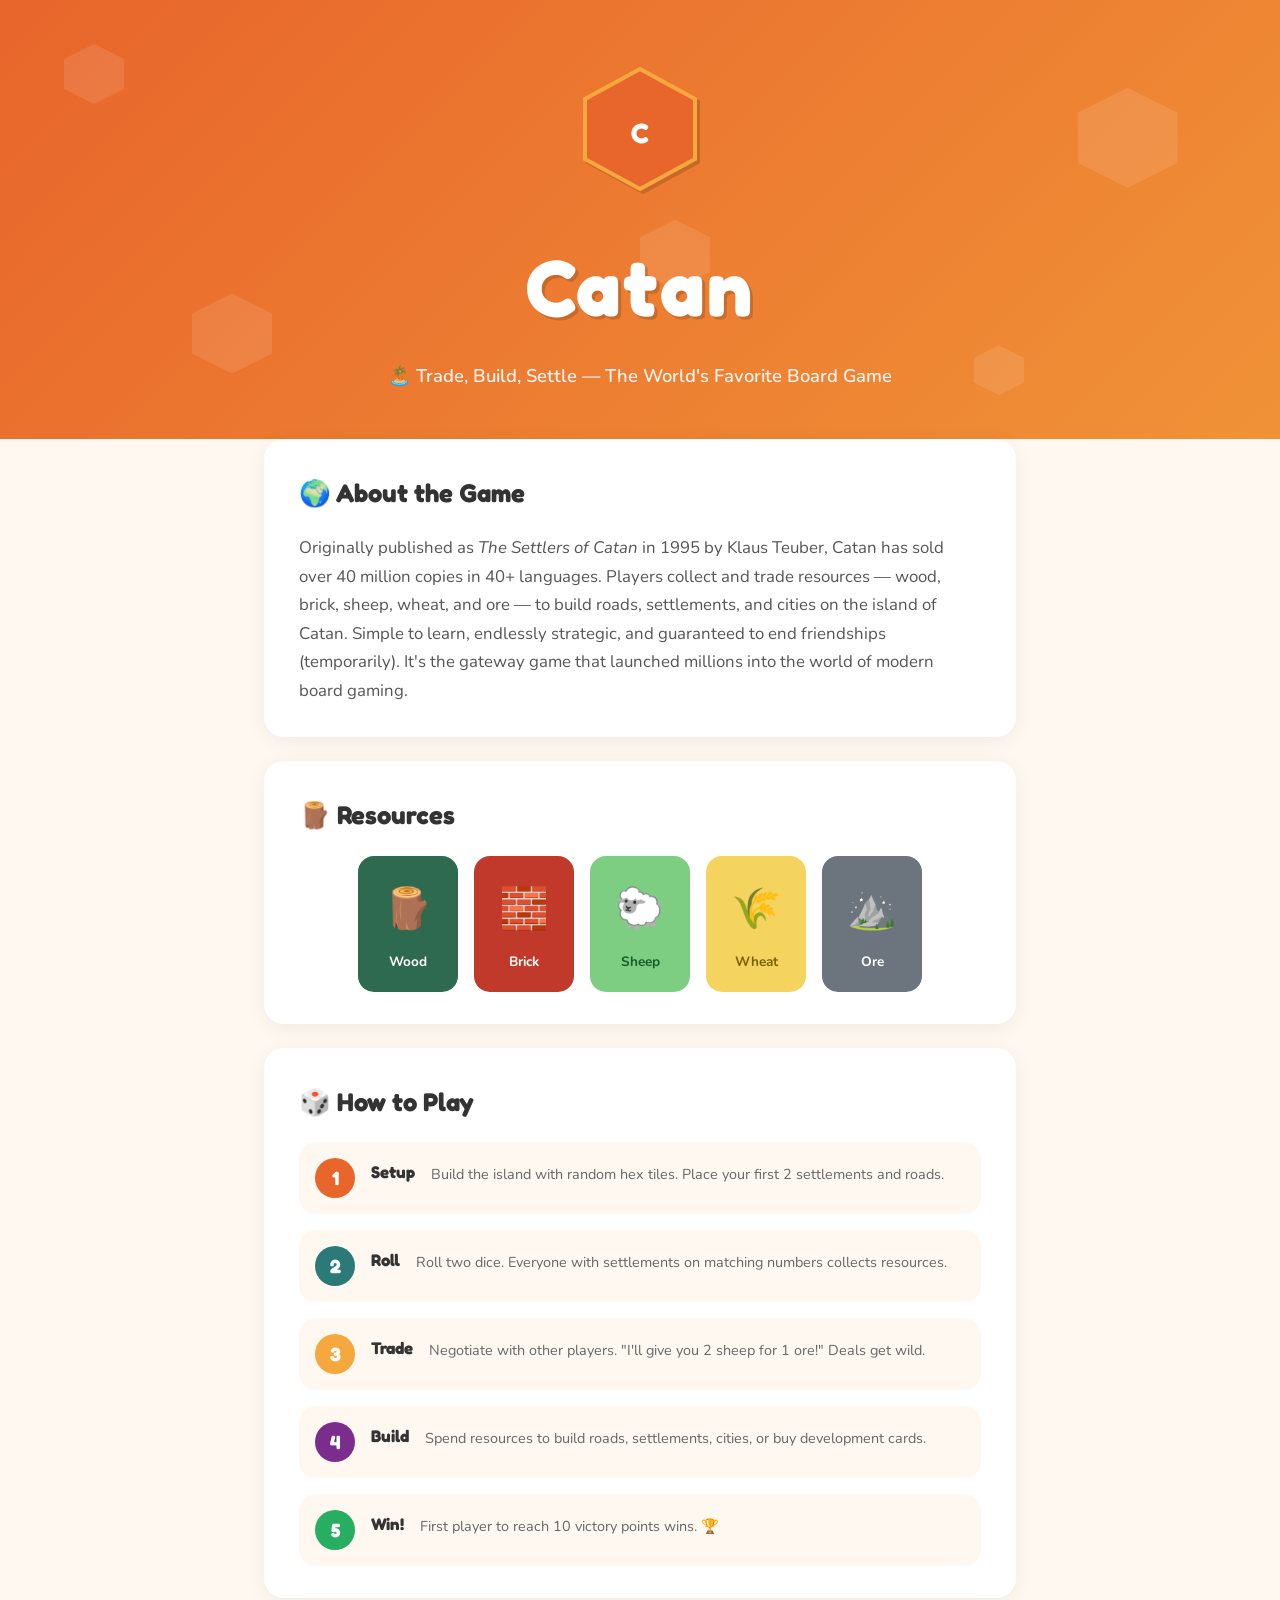
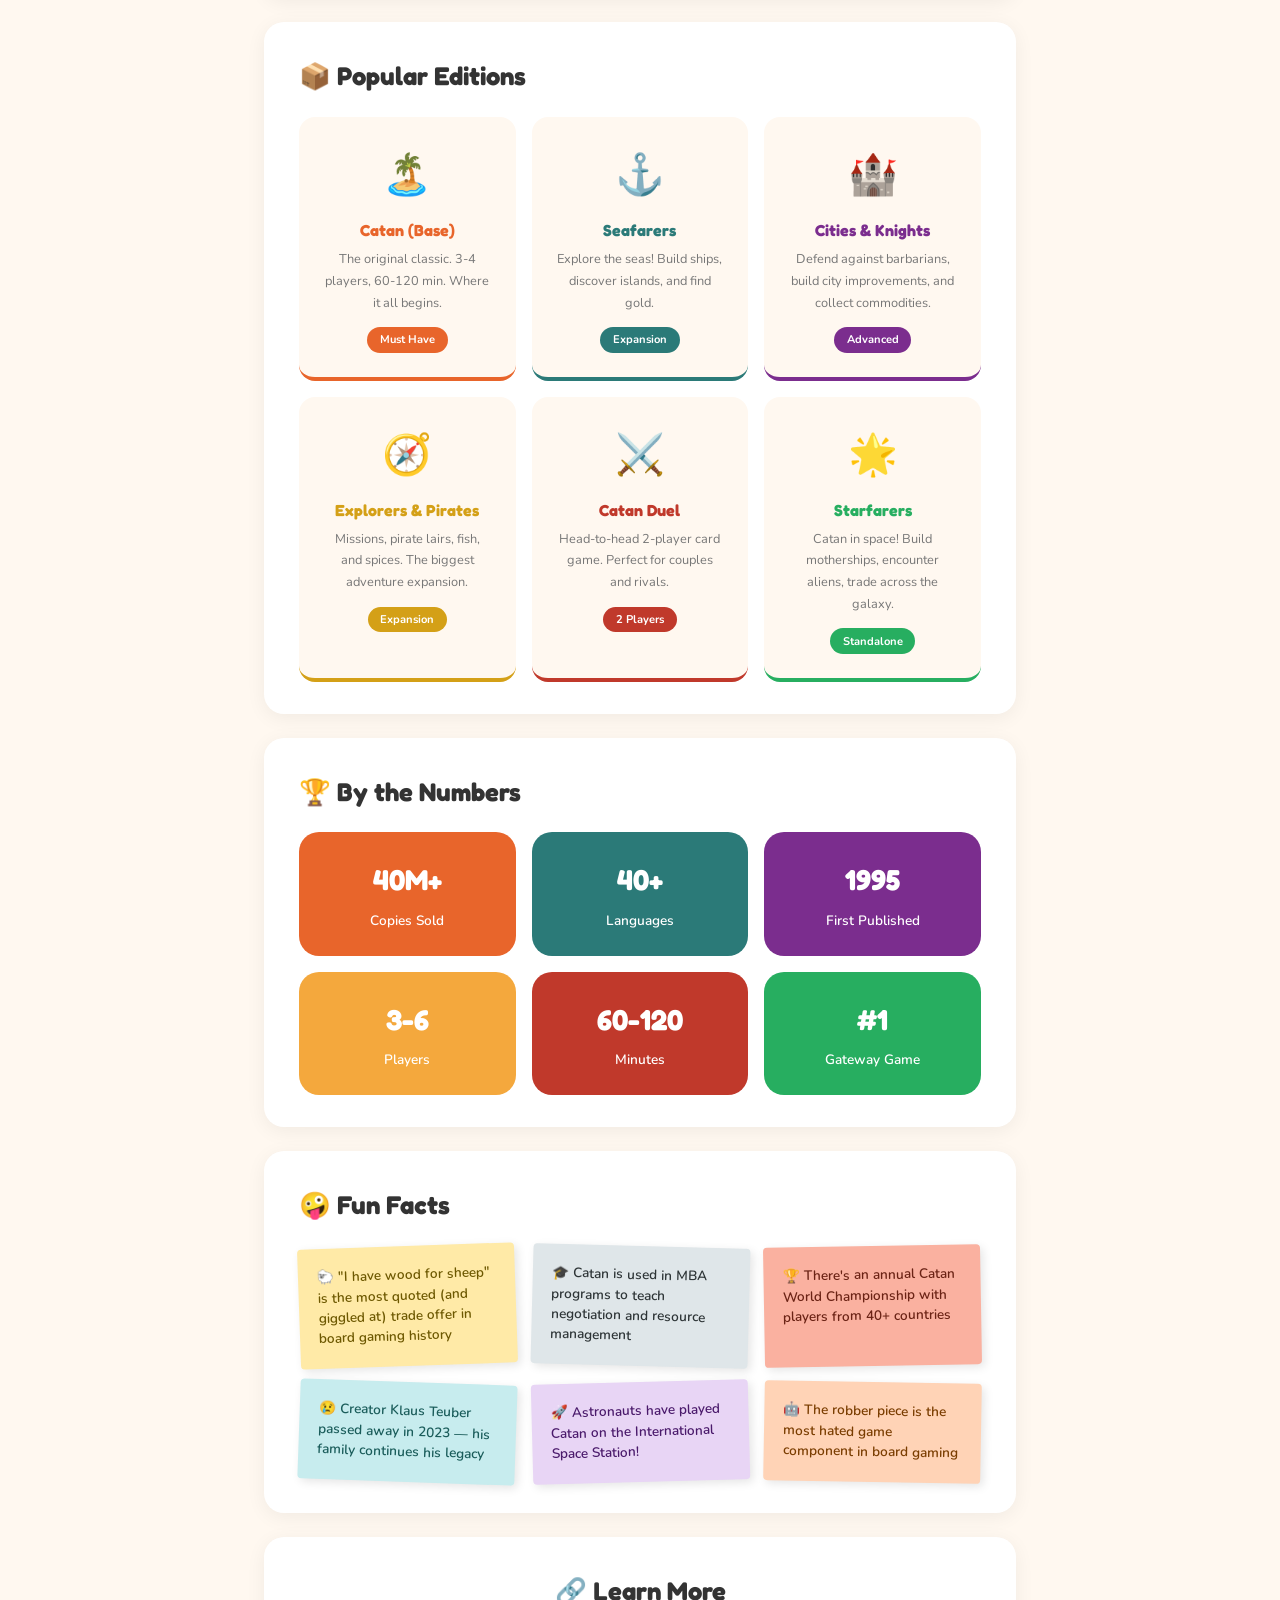
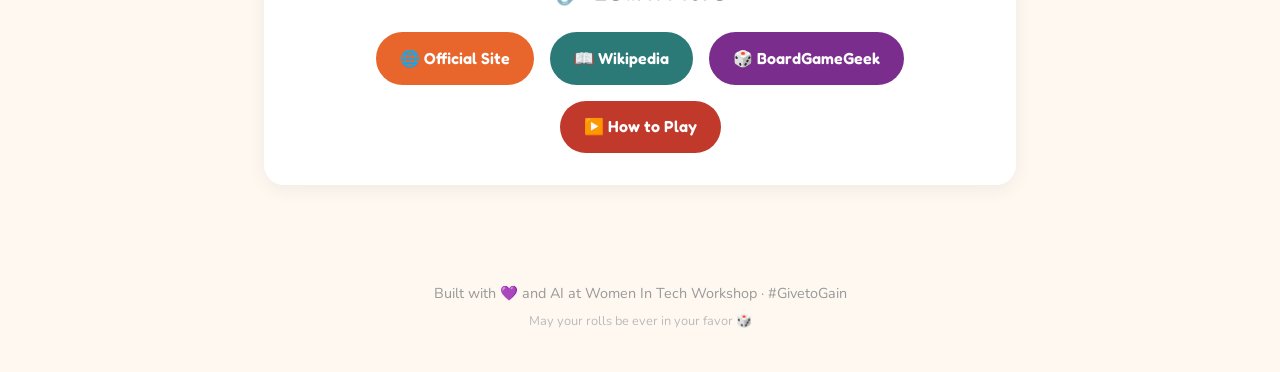
==== site3/index.html @ 78ee5a2e "Add 3 demo profile sites 🚀" ====
<!DOCTYPE html>
<html lang="en">
<head>
  <meta charset="UTF-8">
  <meta name="viewport" content="width=device-width, initial-scale=1.0">
  <title>Catan — The Board Game</title>
  <link rel="stylesheet" href="style.css">
  <link rel="preconnect" href="https://fonts.googleapis.com">
  <link href="https://fonts.googleapis.com/css2?family=Fredoka:wght@400;500;600;700&family=Nunito:wght@400;500;600;700&display=swap" rel="stylesheet">
</head>
<body>

  <header class="hero section-anim">
    <div class="hero-shapes">
      <div class="hex hex-1"></div>
      <div class="hex hex-2"></div>
      <div class="hex hex-3"></div>
      <div class="hex hex-4"></div>
      <div class="hex hex-5"></div>
    </div>
    <div class="hero-content">
      <div class="avatar">
        <svg width="130" height="130" viewBox="0 0 130 130" role="img" aria-label="Catan logo">
          <polygon points="65,5 120,35 120,95 65,125 10,95 10,35" fill="#E8652B" stroke="#F4A83D" stroke-width="4"/>
          <text x="65" y="72" text-anchor="middle" dominant-baseline="middle" fill="#fff" font-family="'Fredoka', sans-serif" font-size="28" font-weight="700">C</text>
        </svg>
      </div>
      <h1>Catan</h1>
      <p class="tagline">🏝️ Trade, Build, Settle — The World's Favorite Board Game</p>
    </div>
  </header>

  <main>

    <section class="card about section-anim" style="animation-delay:0.1s">
      <h2>🌍 About the Game</h2>
      <p>Originally published as <em>The Settlers of Catan</em> in 1995 by Klaus Teuber, Catan has sold over 40 million copies in 40+ languages. Players collect and trade resources — wood, brick, sheep, wheat, and ore — to build roads, settlements, and cities on the island of Catan. Simple to learn, endlessly strategic, and guaranteed to end friendships (temporarily). It's the gateway game that launched millions into the world of modern board gaming.</p>
    </section>

    <section class="card resources section-anim" style="animation-delay:0.15s">
      <h2>🪵 Resources</h2>
      <div class="resource-grid">
        <div class="resource-tile wood">🪵<span>Wood</span></div>
        <div class="resource-tile brick">🧱<span>Brick</span></div>
        <div class="resource-tile sheep">🐑<span>Sheep</span></div>
        <div class="resource-tile wheat">🌾<span>Wheat</span></div>
        <div class="resource-tile ore">⛰️<span>Ore</span></div>
      </div>
    </section>

    <section class="card howto section-anim" style="animation-delay:0.2s">
      <h2>🎲 How to Play</h2>
      <div class="steps">
        <div class="step"><span class="step-num">1</span><strong>Setup</strong><p>Build the island with random hex tiles. Place your first 2 settlements and roads.</p></div>
        <div class="step"><span class="step-num">2</span><strong>Roll</strong><p>Roll two dice. Everyone with settlements on matching numbers collects resources.</p></div>
        <div class="step"><span class="step-num">3</span><strong>Trade</strong><p>Negotiate with other players. "I'll give you 2 sheep for 1 ore!" Deals get wild.</p></div>
        <div class="step"><span class="step-num">4</span><strong>Build</strong><p>Spend resources to build roads, settlements, cities, or buy development cards.</p></div>
        <div class="step"><span class="step-num">5</span><strong>Win!</strong><p>First player to reach 10 victory points wins. 🏆</p></div>
      </div>
    </section>

    <section class="card editions section-anim" style="animation-delay:0.25s">
      <h2>📦 Popular Editions</h2>
      <div class="editions-grid">
        <div class="edition-card" style="--accent: #E8652B">
          <span class="edition-emoji">🏝️</span>
          <h3>Catan (Base)</h3>
          <p>The original classic. 3-4 players, 60-120 min. Where it all begins.</p>
          <div class="edition-tag">Must Have</div>
        </div>
        <div class="edition-card" style="--accent: #2B7A78">
          <span class="edition-emoji">⚓</span>
          <h3>Seafarers</h3>
          <p>Explore the seas! Build ships, discover islands, and find gold.</p>
          <div class="edition-tag">Expansion</div>
        </div>
        <div class="edition-card" style="--accent: #7B2D8E">
          <span class="edition-emoji">🏰</span>
          <h3>Cities & Knights</h3>
          <p>Defend against barbarians, build city improvements, and collect commodities.</p>
          <div class="edition-tag">Advanced</div>
        </div>
        <div class="edition-card" style="--accent: #D4A017">
          <span class="edition-emoji">🧭</span>
          <h3>Explorers & Pirates</h3>
          <p>Missions, pirate lairs, fish, and spices. The biggest adventure expansion.</p>
          <div class="edition-tag">Expansion</div>
        </div>
        <div class="edition-card" style="--accent: #C0392B">
          <span class="edition-emoji">⚔️</span>
          <h3>Catan Duel</h3>
          <p>Head-to-head 2-player card game. Perfect for couples and rivals.</p>
          <div class="edition-tag">2 Players</div>
        </div>
        <div class="edition-card" style="--accent: #27AE60">
          <span class="edition-emoji">🌟</span>
          <h3>Starfarers</h3>
          <p>Catan in space! Build motherships, encounter aliens, trade across the galaxy.</p>
          <div class="edition-tag">Standalone</div>
        </div>
      </div>
    </section>

    <section class="card achievements section-anim" style="animation-delay:0.3s">
      <h2>🏆 By the Numbers</h2>
      <div class="stats-grid">
        <div class="stat-bubble" style="--bg: #E8652B"><strong>40M+</strong>Copies Sold</div>
        <div class="stat-bubble" style="--bg: #2B7A78"><strong>40+</strong>Languages</div>
        <div class="stat-bubble" style="--bg: #7B2D8E"><strong>1995</strong>First Published</div>
        <div class="stat-bubble" style="--bg: #F4A83D"><strong>3-6</strong>Players</div>
        <div class="stat-bubble" style="--bg: #C0392B"><strong>60-120</strong>Minutes</div>
        <div class="stat-bubble" style="--bg: #27AE60"><strong>#1</strong>Gateway Game</div>
      </div>
    </section>

    <section class="card funfacts section-anim" style="animation-delay:0.35s">
      <h2>🤪 Fun Facts</h2>
      <div class="sticky-grid">
        <div class="sticky s1">🐑 "I have wood for sheep" is the most quoted (and giggled at) trade offer in board gaming history</div>
        <div class="sticky s2">🎓 Catan is used in MBA programs to teach negotiation and resource management</div>
        <div class="sticky s3">🏆 There's an annual Catan World Championship with players from 40+ countries</div>
        <div class="sticky s4">😢 Creator Klaus Teuber passed away in 2023 — his family continues his legacy</div>
        <div class="sticky s5">🚀 Astronauts have played Catan on the International Space Station!</div>
        <div class="sticky s6">🤖 The robber piece is the most hated game component in board gaming</div>
      </div>
    </section>

    <section class="card social section-anim" style="animation-delay:0.4s">
      <h2>🔗 Learn More</h2>
      <div class="link-row">
        <a href="https://www.catan.com" target="_blank" rel="noopener" class="link-btn btn-orange">🌐 Official Site</a>
        <a href="https://en.wikipedia.org/wiki/Catan" target="_blank" rel="noopener" class="link-btn btn-teal">📖 Wikipedia</a>
        <a href="https://boardgamegeek.com/boardgame/13/catan" target="_blank" rel="noopener" class="link-btn btn-purple">🎲 BoardGameGeek</a>
        <a href="https://www.youtube.com/watch?v=8IKQP3s-2dQ" target="_blank" rel="noopener" class="link-btn btn-red">▶️ How to Play</a>
      </div>
    </section>

  </main>

  <footer class="section-anim" style="animation-delay:0.45s">
    <p>Built with 💜 and AI at Women In Tech Workshop · #GivetoGain</p>
    <p class="sub">May your rolls be ever in your favor 🎲</p>
  </footer>

</body>
</html>
---- site3/style.css ----
/* ── Reset ── */
*, *::before, *::after { box-sizing: border-box; margin: 0; padding: 0; }

body {
  font-family: 'Nunito', sans-serif;
  color: #333;
  background: #FFF8F0;
  line-height: 1.7;
  -webkit-font-smoothing: antialiased;
  overflow-x: hidden;
}

main { max-width: 800px; margin: 0 auto; padding: 0 1.5rem 2rem; }

h1 { font-family: 'Fredoka', sans-serif; }
h2 { font-family: 'Fredoka', sans-serif; font-size: 1.6rem; margin-bottom: 1.2rem; }
h3 { font-family: 'Fredoka', sans-serif; }

/* ── Cards ── */
.card {
  background: #fff;
  border-radius: 20px;
  padding: 2rem 2.2rem;
  margin-bottom: 1.5rem;
  box-shadow: 0 4px 20px rgba(0,0,0,0.06);
  transition: transform 0.3s ease, box-shadow 0.3s ease;
}
.card:hover {
  transform: translateY(-4px);
  box-shadow: 0 8px 32px rgba(0,0,0,0.1);
}

.card p { color: #555; font-size: 1.05rem; }

/* ── Hero ── */
.hero {
  position: relative;
  text-align: center;
  padding: 4rem 1.5rem 3rem;
  background: linear-gradient(135deg, #E8652B, #F4A83D, #E8652B);
  background-size: 300% 300%;
  animation: heroGradient 8s ease infinite;
  overflow: hidden;
}

@keyframes heroGradient {
  0%, 100% { background-position: 0% 50%; }
  50% { background-position: 100% 50%; }
}

.hero-content { position: relative; z-index: 2; }

.hero h1 {
  font-size: clamp(3rem, 10vw, 5rem);
  color: #fff;
  text-shadow: 3px 3px 0 rgba(0,0,0,0.15);
  letter-spacing: 0.03em;
}

.tagline {
  font-size: 1.15rem;
  color: rgba(255,255,255,0.9);
  font-weight: 600;
  margin-top: 0.3rem;
}

.avatar { margin-bottom: 1rem; }
.avatar svg {
  filter: drop-shadow(3px 3px 0 rgba(0,0,0,0.15));
  animation: float 3s ease-in-out infinite;
}

@keyframes float {
  0%, 100% { transform: translateY(0); }
  50% { transform: translateY(-10px); }
}

/* Floating hexagons */
.hero-shapes { position: absolute; inset: 0; z-index: 1; pointer-events: none; }

.hex {
  position: absolute;
  width: 80px; height: 80px;
  background: rgba(255,255,255,0.1);
  clip-path: polygon(50% 0%, 100% 25%, 100% 75%, 50% 100%, 0% 75%, 0% 25%);
  animation: floatHex 6s ease-in-out infinite;
}
.hex-1 { top: 10%; left: 5%; animation-delay: 0s; width: 60px; height: 60px; }
.hex-2 { top: 20%; right: 8%; animation-delay: 1s; width: 100px; height: 100px; }
.hex-3 { bottom: 15%; left: 15%; animation-delay: 2s; }
.hex-4 { bottom: 10%; right: 20%; animation-delay: 0.5s; width: 50px; height: 50px; }
.hex-5 { top: 50%; left: 50%; animation-delay: 3s; width: 70px; height: 70px; }

@keyframes floatHex {
  0%, 100% { transform: translateY(0) rotate(0deg); }
  50% { transform: translateY(-15px) rotate(10deg); }
}

/* ── Resources ── */
.resource-grid {
  display: flex;
  flex-wrap: wrap;
  gap: 1rem;
  justify-content: center;
}

.resource-tile {
  display: flex;
  flex-direction: column;
  align-items: center;
  gap: 0.4rem;
  font-size: 2.5rem;
  padding: 1.2rem 1.5rem;
  border-radius: 16px;
  transition: transform 0.3s ease;
  cursor: default;
  min-width: 100px;
}
.resource-tile:hover { transform: scale(1.1) rotate(-3deg); }
.resource-tile span { font-size: 0.85rem; font-weight: 700; }

.wood  { background: #2D6A4F; color: #fff; }
.brick { background: #C0392B; color: #fff; }
.sheep { background: #7DCE82; color: #1a5c2a; }
.wheat { background: #F4D35E; color: #7a6200; }
.ore   { background: #6C757D; color: #fff; }

/* ── How to Play ── */
.steps { display: flex; flex-direction: column; gap: 1rem; }

.step {
  display: flex;
  align-items: flex-start;
  gap: 1rem;
  padding: 1rem;
  border-radius: 16px;
  background: #FFF8F0;
  transition: transform 0.3s ease;
}
.step:hover { transform: translateX(6px); }

.step-num {
  flex-shrink: 0;
  width: 40px; height: 40px;
  border-radius: 50%;
  background: #E8652B;
  color: #fff;
  display: flex;
  align-items: center;
  justify-content: center;
  font-family: 'Fredoka', sans-serif;
  font-size: 1.2rem;
  font-weight: 700;
}
.step:nth-child(2) .step-num { background: #2B7A78; }
.step:nth-child(3) .step-num { background: #F4A83D; }
.step:nth-child(4) .step-num { background: #7B2D8E; }
.step:nth-child(5) .step-num { background: #27AE60; }

.step strong { font-family: 'Fredoka', sans-serif; font-size: 1.05rem; display: block; }
.step p { font-size: 0.9rem; color: #666; margin-top: 0.2rem; }

/* ── Editions ── */
.editions-grid {
  display: grid;
  grid-template-columns: repeat(3, 1fr);
  gap: 1rem;
}

.edition-card {
  background: #FFF8F0;
  border-radius: 16px;
  padding: 1.5rem;
  text-align: center;
  border-bottom: 4px solid var(--accent);
  transition: transform 0.3s ease, box-shadow 0.3s ease;
}
.edition-card:hover {
  transform: translateY(-6px);
  box-shadow: 0 8px 24px rgba(0,0,0,0.08);
}

.edition-emoji { font-size: 2.5rem; display: block; margin-bottom: 0.5rem; }
.edition-card h3 { font-size: 1rem; margin-bottom: 0.3rem; color: var(--accent); }
.edition-card p { font-size: 0.8rem; color: #777; }

.edition-tag {
  display: inline-block;
  margin-top: 0.8rem;
  padding: 0.2rem 0.8rem;
  border-radius: 50px;
  font-size: 0.7rem;
  font-weight: 700;
  background: var(--accent);
  color: #fff;
}

/* ── Stats ── */
.stats-grid {
  display: grid;
  grid-template-columns: repeat(3, 1fr);
  gap: 1rem;
}

.stat-bubble {
  background: var(--bg);
  color: #fff;
  border-radius: 20px;
  padding: 1.5rem 1rem;
  text-align: center;
  font-size: 0.85rem;
  font-weight: 600;
  transition: transform 0.3s ease;
}
.stat-bubble:hover { transform: scale(1.05); }
.stat-bubble strong {
  display: block;
  font-family: 'Fredoka', sans-serif;
  font-size: 1.8rem;
  margin-bottom: 0.2rem;
}

/* ── Fun Facts (Sticky Notes) ── */
.sticky-grid {
  display: grid;
  grid-template-columns: repeat(3, 1fr);
  gap: 1rem;
}

.sticky {
  padding: 1.2rem;
  border-radius: 4px;
  font-size: 0.85rem;
  font-weight: 600;
  box-shadow: 3px 3px 10px rgba(0,0,0,0.1);
  transition: transform 0.3s ease;
  line-height: 1.5;
}
.sticky:hover { transform: rotate(0deg) scale(1.04) !important; }

.s1 { background: #FFEAA7; transform: rotate(-2deg); color: #6d5800; }
.s2 { background: #DFE6E9; transform: rotate(1.5deg); color: #2d3436; }
.s3 { background: #FAB1A0; transform: rotate(-1deg); color: #6b2315; }
.s4 { background: #C7ECEE; transform: rotate(2deg); color: #1a5c5a; }
.s5 { background: #E8D5F5; transform: rotate(-1.5deg); color: #4a1a6b; }
.s6 { background: #FFD3B6; transform: rotate(1deg); color: #7a3d00; }

/* ── Links ── */
.social { text-align: center; }

.link-row {
  display: flex;
  flex-wrap: wrap;
  gap: 1rem;
  justify-content: center;
}

.link-btn {
  display: inline-flex;
  align-items: center;
  gap: 0.4rem;
  padding: 0.8rem 1.5rem;
  border-radius: 50px;
  font-family: 'Fredoka', sans-serif;
  font-size: 1rem;
  font-weight: 600;
  color: #fff;
  text-decoration: none;
  transition: all 0.3s ease;
}
.link-btn:hover { transform: scale(1.08); color: #fff; }

.btn-orange { background: #E8652B; }
.btn-orange:hover { box-shadow: 0 6px 20px rgba(232,101,43,0.4); }
.btn-teal { background: #2B7A78; }
.btn-teal:hover { box-shadow: 0 6px 20px rgba(43,122,120,0.4); }
.btn-purple { background: #7B2D8E; }
.btn-purple:hover { box-shadow: 0 6px 20px rgba(123,45,142,0.4); }
.btn-red { background: #C0392B; }
.btn-red:hover { box-shadow: 0 6px 20px rgba(192,57,43,0.4); }

/* ── Footer ── */
footer {
  text-align: center;
  padding: 2.5rem 1.5rem;
  font-size: 0.9rem;
  color: #999;
}
.sub { font-size: 0.8rem; margin-top: 0.3rem; color: #bbb; }

/* ── Animations ── */
@keyframes fadeInUp {
  from { opacity: 0; transform: translateY(25px); }
  to   { opacity: 1; transform: translateY(0); }
}
.section-anim { opacity: 0; animation: fadeInUp 0.6s ease forwards; }

/* ── Responsive ── */
@media (max-width: 700px) {
  .editions-grid { grid-template-columns: 1fr 1fr; }
  .stats-grid { grid-template-columns: 1fr 1fr; }
  .sticky-grid { grid-template-columns: 1fr; }
  .card { padding: 1.5rem; }
}

@media (max-width: 480px) {
  .editions-grid { grid-template-columns: 1fr; }
  .stats-grid { grid-template-columns: 1fr 1fr; }
  .resource-tile { min-width: 80px; padding: 1rem; }
}

/* ── Reduced Motion ── */
@media (prefers-reduced-motion: reduce) {
  *, *::before, *::after {
    animation-duration: 0.01ms !important;
    animation-iteration-count: 1 !important;
    transition-duration: 0.01ms !important;
  }
}
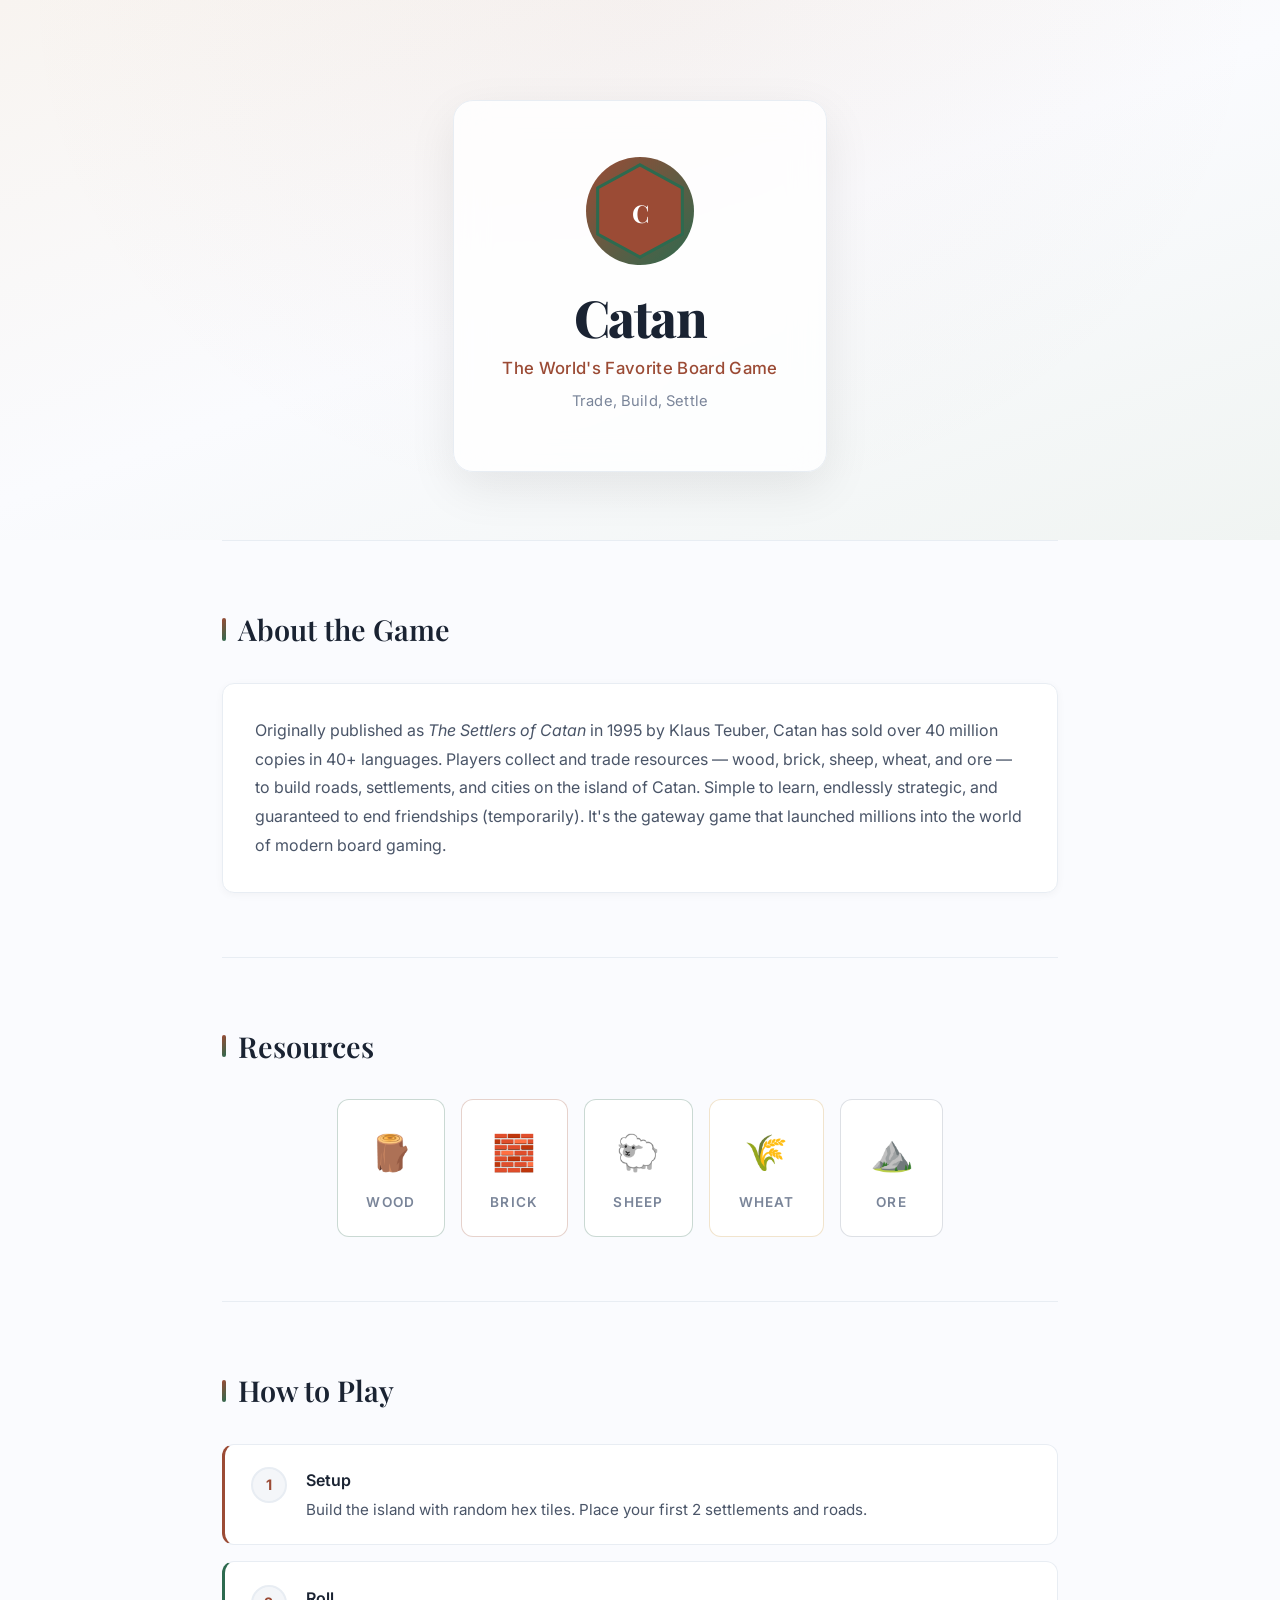
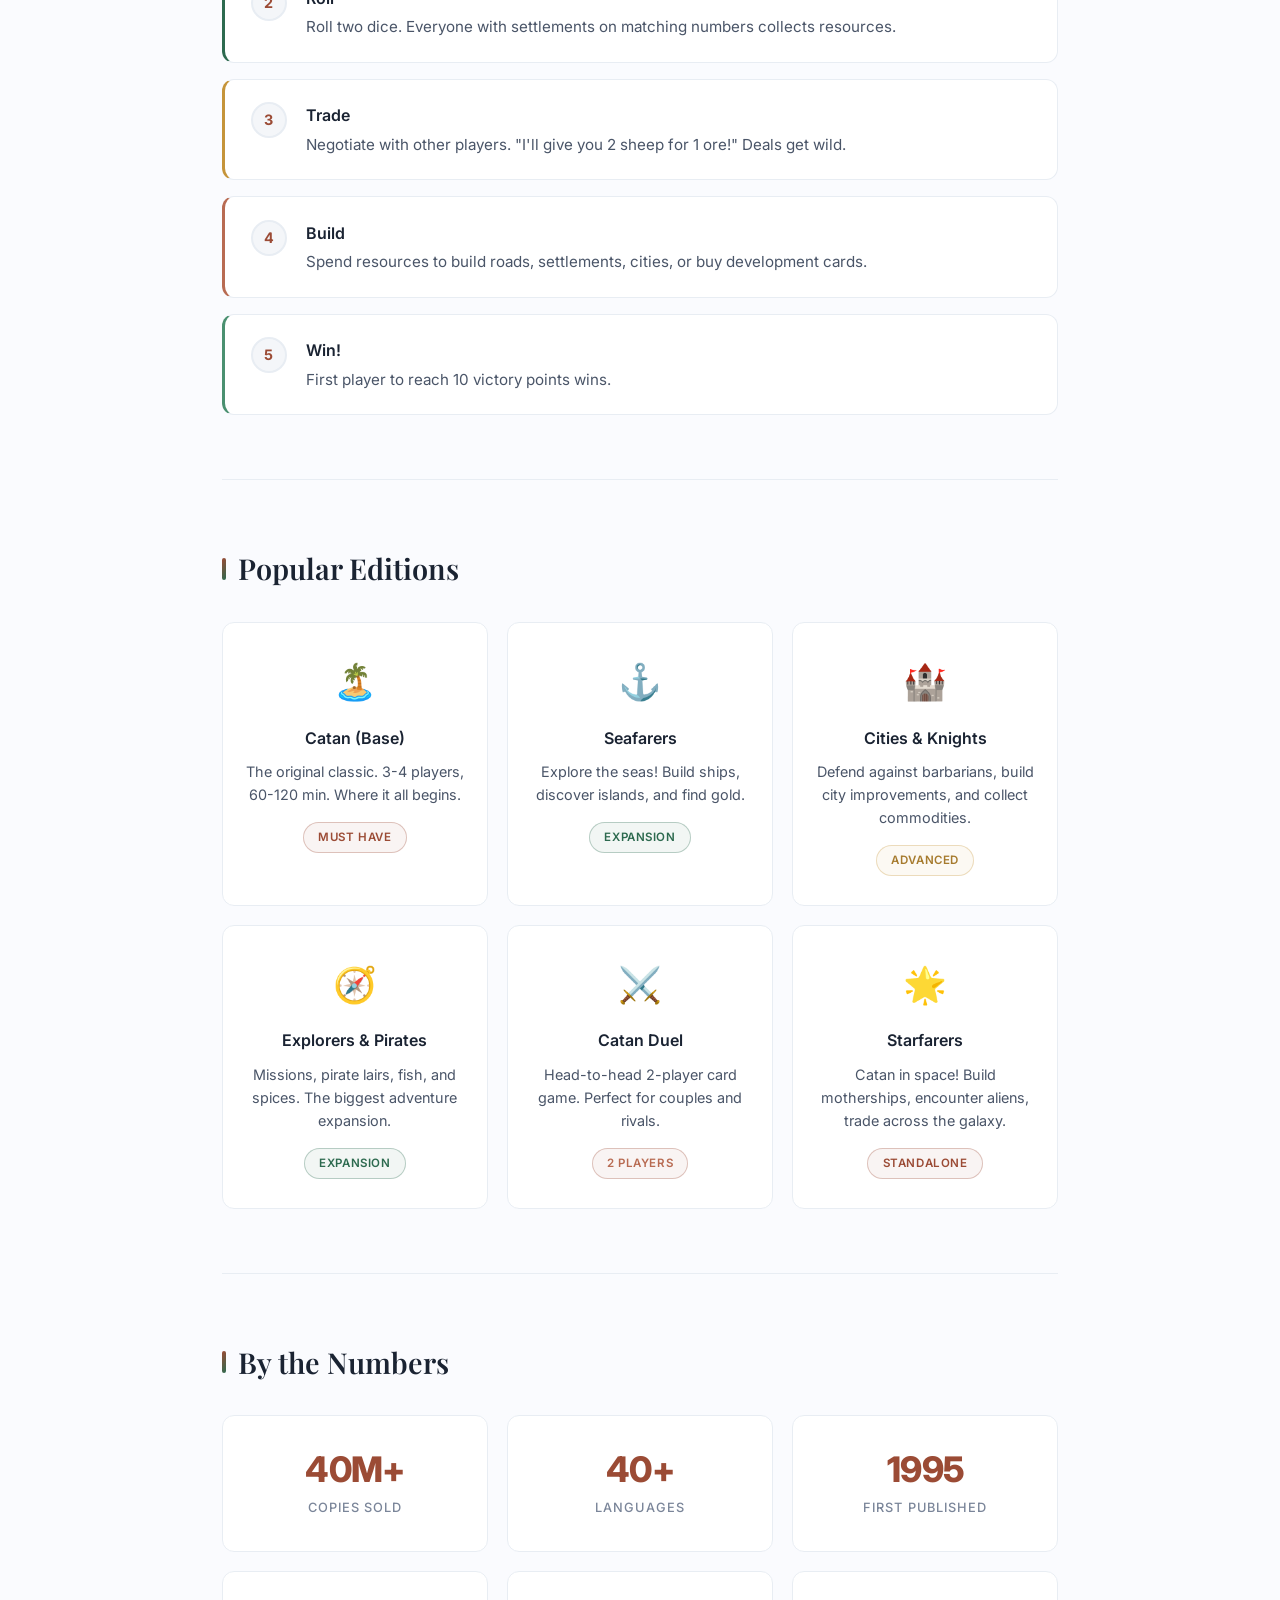
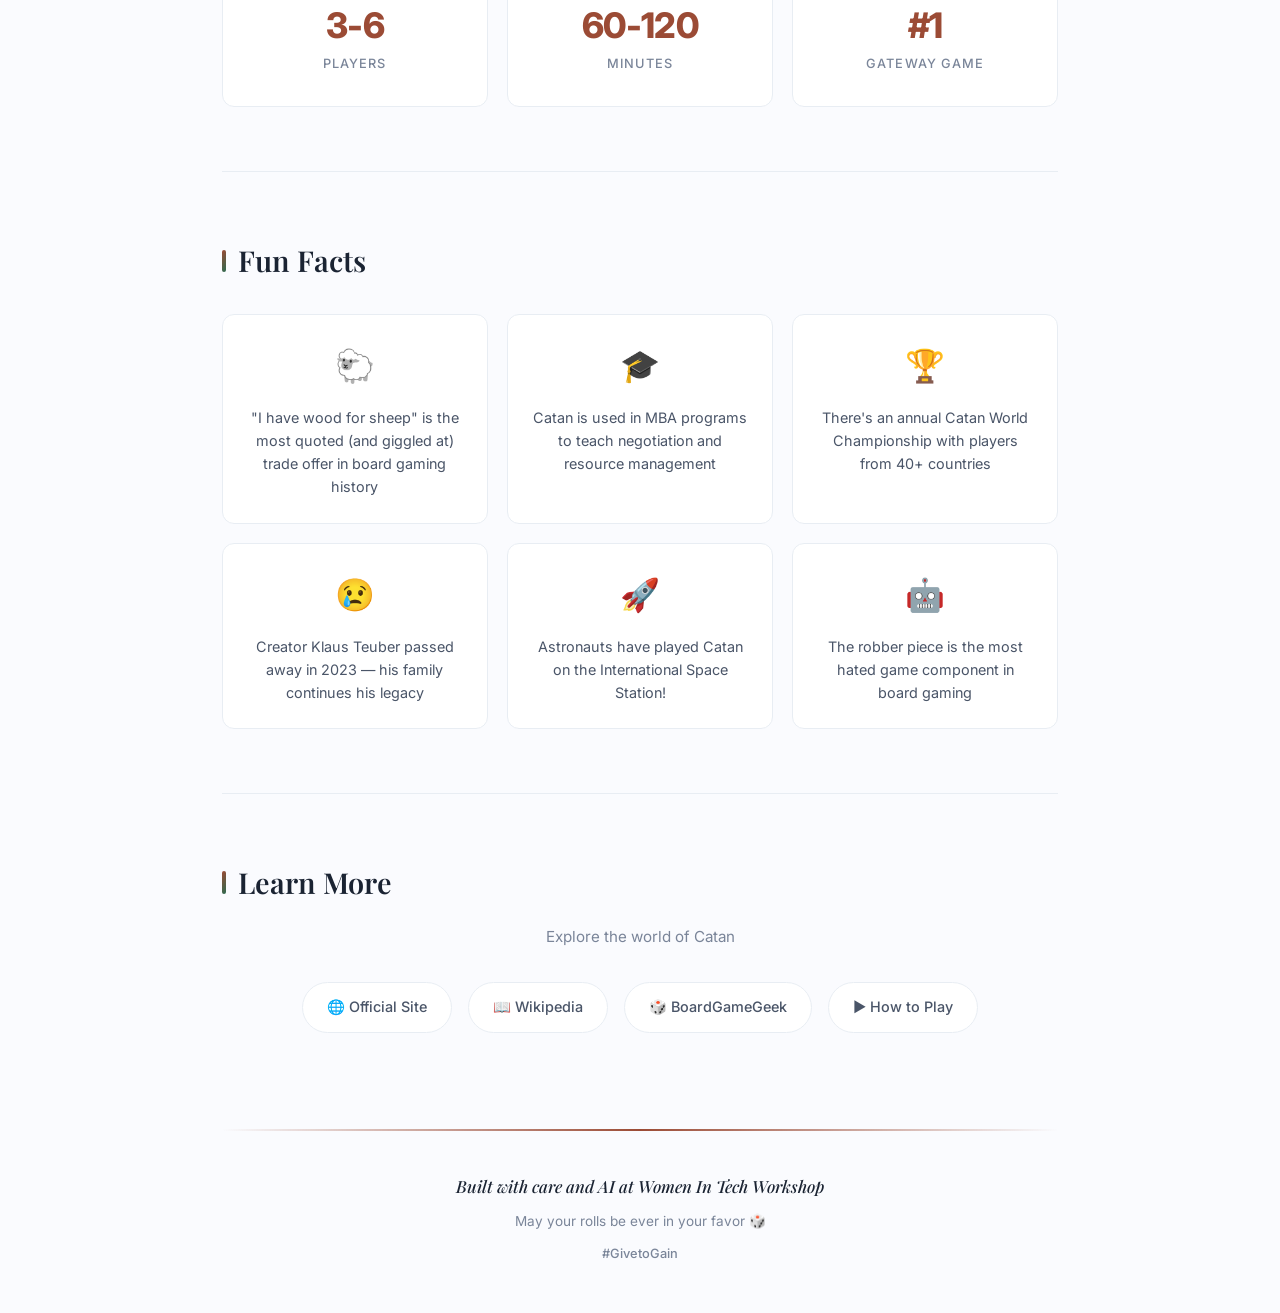
==== commit 1ec873c8: "feat: redesign Site3 Catan fan page with professional, readable UI - Replace Fredoka + Nunito fonts " ====
--- a/site3/index.html
+++ b/site3/index.html
@@ -6,140 +6,226 @@
   <title>Catan — The Board Game</title>
   <link rel="stylesheet" href="style.css">
   <link rel="preconnect" href="https://fonts.googleapis.com">
-  <link href="https://fonts.googleapis.com/css2?family=Fredoka:wght@400;500;600;700&family=Nunito:wght@400;500;600;700&display=swap" rel="stylesheet">
+  <link rel="preconnect" href="https://fonts.gstatic.com" crossorigin>
+  <link href="https://fonts.googleapis.com/css2?family=Inter:wght@300;400;500;600;700;800&family=Playfair+Display:wght@500;600;700;800&display=swap" rel="stylesheet">
 </head>
 <body>
 
   <header class="hero section-anim">
-    <div class="hero-shapes">
-      <div class="hex hex-1"></div>
-      <div class="hex hex-2"></div>
-      <div class="hex hex-3"></div>
-      <div class="hex hex-4"></div>
-      <div class="hex hex-5"></div>
-    </div>
+    <div class="hero-bg-layer"></div>
     <div class="hero-content">
       <div class="avatar">
-        <svg width="130" height="130" viewBox="0 0 130 130" role="img" aria-label="Catan logo">
-          <polygon points="65,5 120,35 120,95 65,125 10,95 10,35" fill="#E8652B" stroke="#F4A83D" stroke-width="4"/>
-          <text x="65" y="72" text-anchor="middle" dominant-baseline="middle" fill="#fff" font-family="'Fredoka', sans-serif" font-size="28" font-weight="700">C</text>
-        </svg>
+        <div class="avatar-ring">
+          <svg width="100" height="100" viewBox="0 0 130 130" role="img" aria-label="Catan logo">
+            <polygon points="65,5 120,35 120,95 65,125 10,95 10,35" fill="var(--primary)" stroke="var(--accent)" stroke-width="4"/>
+            <text x="65" y="72" text-anchor="middle" dominant-baseline="middle" fill="#fff" font-family="'Playfair Display', serif" font-size="32" font-weight="700">C</text>
+          </svg>
+        </div>
       </div>
       <h1>Catan</h1>
-      <p class="tagline">🏝️ Trade, Build, Settle — The World's Favorite Board Game</p>
+      <p class="subtitle">The World's Favorite Board Game</p>
+      <p class="tagline">Trade, Build, Settle</p>
     </div>
   </header>
 
   <main>
 
-    <section class="card about section-anim" style="animation-delay:0.1s">
-      <h2>🌍 About the Game</h2>
-      <p>Originally published as <em>The Settlers of Catan</em> in 1995 by Klaus Teuber, Catan has sold over 40 million copies in 40+ languages. Players collect and trade resources — wood, brick, sheep, wheat, and ore — to build roads, settlements, and cities on the island of Catan. Simple to learn, endlessly strategic, and guaranteed to end friendships (temporarily). It's the gateway game that launched millions into the world of modern board gaming.</p>
-    </section>
-
-    <section class="card resources section-anim" style="animation-delay:0.15s">
-      <h2>🪵 Resources</h2>
+    <section class="section about section-anim" style="animation-delay:0.1s">
+      <h2><span class="section-accent"></span>About the Game</h2>
+      <div class="about-card">
+        <p>Originally published as <em>The Settlers of Catan</em> in 1995 by Klaus Teuber, Catan has sold over 40 million copies in 40+ languages. Players collect and trade resources &mdash; wood, brick, sheep, wheat, and ore &mdash; to build roads, settlements, and cities on the island of Catan. Simple to learn, endlessly strategic, and guaranteed to end friendships (temporarily). It's the gateway game that launched millions into the world of modern board gaming.</p>
+      </div>
+    </section>
+
+    <section class="section resources section-anim" style="animation-delay:0.15s">
+      <h2><span class="section-accent"></span>Resources</h2>
       <div class="resource-grid">
-        <div class="resource-tile wood">🪵<span>Wood</span></div>
-        <div class="resource-tile brick">🧱<span>Brick</span></div>
-        <div class="resource-tile sheep">🐑<span>Sheep</span></div>
-        <div class="resource-tile wheat">🌾<span>Wheat</span></div>
-        <div class="resource-tile ore">⛰️<span>Ore</span></div>
-      </div>
-    </section>
-
-    <section class="card howto section-anim" style="animation-delay:0.2s">
-      <h2>🎲 How to Play</h2>
+        <div class="resource-tile wood">
+          <span class="resource-emoji">🪵</span>
+          <span class="resource-label">Wood</span>
+        </div>
+        <div class="resource-tile brick">
+          <span class="resource-emoji">🧱</span>
+          <span class="resource-label">Brick</span>
+        </div>
+        <div class="resource-tile sheep">
+          <span class="resource-emoji">🐑</span>
+          <span class="resource-label">Sheep</span>
+        </div>
+        <div class="resource-tile wheat">
+          <span class="resource-emoji">🌾</span>
+          <span class="resource-label">Wheat</span>
+        </div>
+        <div class="resource-tile ore">
+          <span class="resource-emoji">⛰️</span>
+          <span class="resource-label">Ore</span>
+        </div>
+      </div>
+    </section>
+
+    <section class="section howto section-anim" style="animation-delay:0.2s">
+      <h2><span class="section-accent"></span>How to Play</h2>
       <div class="steps">
-        <div class="step"><span class="step-num">1</span><strong>Setup</strong><p>Build the island with random hex tiles. Place your first 2 settlements and roads.</p></div>
-        <div class="step"><span class="step-num">2</span><strong>Roll</strong><p>Roll two dice. Everyone with settlements on matching numbers collects resources.</p></div>
-        <div class="step"><span class="step-num">3</span><strong>Trade</strong><p>Negotiate with other players. "I'll give you 2 sheep for 1 ore!" Deals get wild.</p></div>
-        <div class="step"><span class="step-num">4</span><strong>Build</strong><p>Spend resources to build roads, settlements, cities, or buy development cards.</p></div>
-        <div class="step"><span class="step-num">5</span><strong>Win!</strong><p>First player to reach 10 victory points wins. 🏆</p></div>
-      </div>
-    </section>
-
-    <section class="card editions section-anim" style="animation-delay:0.25s">
-      <h2>📦 Popular Editions</h2>
+        <div class="step">
+          <span class="step-num">1</span>
+          <div class="step-content">
+            <strong>Setup</strong>
+            <p>Build the island with random hex tiles. Place your first 2 settlements and roads.</p>
+          </div>
+        </div>
+        <div class="step">
+          <span class="step-num">2</span>
+          <div class="step-content">
+            <strong>Roll</strong>
+            <p>Roll two dice. Everyone with settlements on matching numbers collects resources.</p>
+          </div>
+        </div>
+        <div class="step">
+          <span class="step-num">3</span>
+          <div class="step-content">
+            <strong>Trade</strong>
+            <p>Negotiate with other players. "I'll give you 2 sheep for 1 ore!" Deals get wild.</p>
+          </div>
+        </div>
+        <div class="step">
+          <span class="step-num">4</span>
+          <div class="step-content">
+            <strong>Build</strong>
+            <p>Spend resources to build roads, settlements, cities, or buy development cards.</p>
+          </div>
+        </div>
+        <div class="step">
+          <span class="step-num">5</span>
+          <div class="step-content">
+            <strong>Win!</strong>
+            <p>First player to reach 10 victory points wins.</p>
+          </div>
+        </div>
+      </div>
+    </section>
+
+    <section class="section editions section-anim" style="animation-delay:0.25s">
+      <h2><span class="section-accent"></span>Popular Editions</h2>
       <div class="editions-grid">
-        <div class="edition-card" style="--accent: #E8652B">
+        <div class="edition-card">
           <span class="edition-emoji">🏝️</span>
           <h3>Catan (Base)</h3>
           <p>The original classic. 3-4 players, 60-120 min. Where it all begins.</p>
-          <div class="edition-tag">Must Have</div>
-        </div>
-        <div class="edition-card" style="--accent: #2B7A78">
+          <div class="edition-tag tag-primary">Must Have</div>
+        </div>
+        <div class="edition-card">
           <span class="edition-emoji">⚓</span>
           <h3>Seafarers</h3>
           <p>Explore the seas! Build ships, discover islands, and find gold.</p>
-          <div class="edition-tag">Expansion</div>
-        </div>
-        <div class="edition-card" style="--accent: #7B2D8E">
+          <div class="edition-tag tag-secondary">Expansion</div>
+        </div>
+        <div class="edition-card">
           <span class="edition-emoji">🏰</span>
-          <h3>Cities & Knights</h3>
+          <h3>Cities &amp; Knights</h3>
           <p>Defend against barbarians, build city improvements, and collect commodities.</p>
-          <div class="edition-tag">Advanced</div>
-        </div>
-        <div class="edition-card" style="--accent: #D4A017">
+          <div class="edition-tag tag-accent">Advanced</div>
+        </div>
+        <div class="edition-card">
           <span class="edition-emoji">🧭</span>
-          <h3>Explorers & Pirates</h3>
+          <h3>Explorers &amp; Pirates</h3>
           <p>Missions, pirate lairs, fish, and spices. The biggest adventure expansion.</p>
-          <div class="edition-tag">Expansion</div>
-        </div>
-        <div class="edition-card" style="--accent: #C0392B">
+          <div class="edition-tag tag-secondary">Expansion</div>
+        </div>
+        <div class="edition-card">
           <span class="edition-emoji">⚔️</span>
           <h3>Catan Duel</h3>
           <p>Head-to-head 2-player card game. Perfect for couples and rivals.</p>
-          <div class="edition-tag">2 Players</div>
-        </div>
-        <div class="edition-card" style="--accent: #27AE60">
+          <div class="edition-tag tag-warm">2 Players</div>
+        </div>
+        <div class="edition-card">
           <span class="edition-emoji">🌟</span>
           <h3>Starfarers</h3>
           <p>Catan in space! Build motherships, encounter aliens, trade across the galaxy.</p>
-          <div class="edition-tag">Standalone</div>
-        </div>
-      </div>
-    </section>
-
-    <section class="card achievements section-anim" style="animation-delay:0.3s">
-      <h2>🏆 By the Numbers</h2>
+          <div class="edition-tag tag-primary">Standalone</div>
+        </div>
+      </div>
+    </section>
+
+    <section class="section achievements section-anim" style="animation-delay:0.3s">
+      <h2><span class="section-accent"></span>By the Numbers</h2>
       <div class="stats-grid">
-        <div class="stat-bubble" style="--bg: #E8652B"><strong>40M+</strong>Copies Sold</div>
-        <div class="stat-bubble" style="--bg: #2B7A78"><strong>40+</strong>Languages</div>
-        <div class="stat-bubble" style="--bg: #7B2D8E"><strong>1995</strong>First Published</div>
-        <div class="stat-bubble" style="--bg: #F4A83D"><strong>3-6</strong>Players</div>
-        <div class="stat-bubble" style="--bg: #C0392B"><strong>60-120</strong>Minutes</div>
-        <div class="stat-bubble" style="--bg: #27AE60"><strong>#1</strong>Gateway Game</div>
-      </div>
-    </section>
-
-    <section class="card funfacts section-anim" style="animation-delay:0.35s">
-      <h2>🤪 Fun Facts</h2>
-      <div class="sticky-grid">
-        <div class="sticky s1">🐑 "I have wood for sheep" is the most quoted (and giggled at) trade offer in board gaming history</div>
-        <div class="sticky s2">🎓 Catan is used in MBA programs to teach negotiation and resource management</div>
-        <div class="sticky s3">🏆 There's an annual Catan World Championship with players from 40+ countries</div>
-        <div class="sticky s4">😢 Creator Klaus Teuber passed away in 2023 — his family continues his legacy</div>
-        <div class="sticky s5">🚀 Astronauts have played Catan on the International Space Station!</div>
-        <div class="sticky s6">🤖 The robber piece is the most hated game component in board gaming</div>
-      </div>
-    </section>
-
-    <section class="card social section-anim" style="animation-delay:0.4s">
-      <h2>🔗 Learn More</h2>
-      <div class="link-row">
-        <a href="https://www.catan.com" target="_blank" rel="noopener" class="link-btn btn-orange">🌐 Official Site</a>
-        <a href="https://en.wikipedia.org/wiki/Catan" target="_blank" rel="noopener" class="link-btn btn-teal">📖 Wikipedia</a>
-        <a href="https://boardgamegeek.com/boardgame/13/catan" target="_blank" rel="noopener" class="link-btn btn-purple">🎲 BoardGameGeek</a>
-        <a href="https://www.youtube.com/watch?v=8IKQP3s-2dQ" target="_blank" rel="noopener" class="link-btn btn-red">▶️ How to Play</a>
+        <div class="stat-card">
+          <span class="stat-number">40M+</span>
+          <span class="stat-label">Copies Sold</span>
+        </div>
+        <div class="stat-card">
+          <span class="stat-number">40+</span>
+          <span class="stat-label">Languages</span>
+        </div>
+        <div class="stat-card">
+          <span class="stat-number">1995</span>
+          <span class="stat-label">First Published</span>
+        </div>
+        <div class="stat-card">
+          <span class="stat-number">3-6</span>
+          <span class="stat-label">Players</span>
+        </div>
+        <div class="stat-card">
+          <span class="stat-number">60-120</span>
+          <span class="stat-label">Minutes</span>
+        </div>
+        <div class="stat-card">
+          <span class="stat-number">#1</span>
+          <span class="stat-label">Gateway Game</span>
+        </div>
+      </div>
+    </section>
+
+    <section class="section funfacts section-anim" style="animation-delay:0.35s">
+      <h2><span class="section-accent"></span>Fun Facts</h2>
+      <div class="facts-grid">
+        <div class="fact-card">
+          <span class="fact-emoji">🐑</span>
+          <p>"I have wood for sheep" is the most quoted (and giggled at) trade offer in board gaming history</p>
+        </div>
+        <div class="fact-card">
+          <span class="fact-emoji">🎓</span>
+          <p>Catan is used in MBA programs to teach negotiation and resource management</p>
+        </div>
+        <div class="fact-card">
+          <span class="fact-emoji">🏆</span>
+          <p>There's an annual Catan World Championship with players from 40+ countries</p>
+        </div>
+        <div class="fact-card">
+          <span class="fact-emoji">😢</span>
+          <p>Creator Klaus Teuber passed away in 2023 &mdash; his family continues his legacy</p>
+        </div>
+        <div class="fact-card">
+          <span class="fact-emoji">🚀</span>
+          <p>Astronauts have played Catan on the International Space Station!</p>
+        </div>
+        <div class="fact-card">
+          <span class="fact-emoji">🤖</span>
+          <p>The robber piece is the most hated game component in board gaming</p>
+        </div>
+      </div>
+    </section>
+
+    <section class="section social section-anim" style="animation-delay:0.4s">
+      <h2><span class="section-accent"></span>Learn More</h2>
+      <p class="connect-subtitle">Explore the world of Catan</p>
+      <div class="social-links">
+        <a href="https://www.catan.com" target="_blank" rel="noopener" class="social-btn">🌐 Official Site</a>
+        <a href="https://en.wikipedia.org/wiki/Catan" target="_blank" rel="noopener" class="social-btn">📖 Wikipedia</a>
+        <a href="https://boardgamegeek.com/boardgame/13/catan" target="_blank" rel="noopener" class="social-btn">🎲 BoardGameGeek</a>
+        <a href="https://www.youtube.com/watch?v=8IKQP3s-2dQ" target="_blank" rel="noopener" class="social-btn">▶️ How to Play</a>
       </div>
     </section>
 
   </main>
 
   <footer class="section-anim" style="animation-delay:0.45s">
-    <p>Built with 💜 and AI at Women In Tech Workshop · #GivetoGain</p>
-    <p class="sub">May your rolls be ever in your favor 🎲</p>
+    <div class="footer-separator"></div>
+    <div class="footer-content">
+      <p class="footer-tagline">Built with care and AI at Women In Tech Workshop</p>
+      <p class="footer-meta">May your rolls be ever in your favor 🎲</p>
+      <p class="footer-hashtag">#GivetoGain</p>
+    </div>
   </footer>
 
 </body>
--- a/site3/style.css
+++ b/site3/style.css
@@ -1,99 +1,239 @@
-/* ── Reset ── */
-*, *::before, *::after { box-sizing: border-box; margin: 0; padding: 0; }
+/* ══════════════════════════════════════════════════
+   CATAN - Professional Board Game Fan Page
+   Pure CSS | No JavaScript | Warm & Sophisticated
+   ══════════════════════════════════════════════════ */
+
+/* ── CSS Custom Properties ── */
+:root {
+  /* Primary palette - deep terracotta */
+  --primary: #9B4B35;
+  --primary-light: #B86B52;
+  --primary-dark: #7A3A28;
+  --primary-glow: rgba(155, 75, 53, 0.3);
+
+  /* Accent colors - forest green & warm gold */
+  --accent: #2D6A4F;
+  --accent-light: #4A9070;
+  --accent-dark: #1B4332;
+  --secondary: #C5943A;
+  --secondary-light: #D4AB5E;
+  --secondary-dark: #A67B2E;
+
+  /* Neutrals */
+  --bg-primary: #fafbfe;
+  --bg-secondary: #ffffff;
+  --bg-tertiary: #f4f6f9;
+  --bg-card: #ffffff;
+  --bg-glass: rgba(255, 255, 255, 0.8);
+
+  /* Text */
+  --text-primary: #1a2332;
+  --text-secondary: #4a5568;
+  --text-muted: #7a8599;
+
+  /* Borders & Shadows */
+  --border: #e8edf3;
+  --border-light: #f0f4f8;
+  --shadow-sm: 0 2px 8px rgba(0, 0, 0, 0.04);
+  --shadow-md: 0 8px 24px rgba(0, 0, 0, 0.06);
+  --shadow-lg: 0 16px 48px rgba(0, 0, 0, 0.08);
+
+  /* Gradients */
+  --gradient-accent: linear-gradient(135deg, var(--primary), var(--accent));
+  --gradient-warm: linear-gradient(135deg, var(--primary), var(--secondary));
+  --gradient-separator: linear-gradient(90deg, transparent, var(--primary), transparent);
+  --gradient-hero: linear-gradient(160deg, #f8f4f0 0%, #fafbfe 50%, #f0f4f2 100%);
+
+  /* Spacing & Sizing */
+  --section-gap: 4rem;
+  --container-max: 900px;
+  --border-radius: 12px;
+  --border-radius-lg: 20px;
+
+  /* Transitions */
+  --transition-fast: 0.2s ease;
+  --transition-base: 0.3s ease;
+  --transition-slow: 0.5s ease;
+}
+
+/* ── Base Reset ── */
+*, *::before, *::after {
+  box-sizing: border-box;
+  margin: 0;
+  padding: 0;
+}
+
+html {
+  scroll-behavior: smooth;
+}
 
 body {
-  font-family: 'Nunito', sans-serif;
-  color: #333;
-  background: #FFF8F0;
+  font-family: 'Inter', -apple-system, BlinkMacSystemFont, sans-serif;
+  color: var(--text-primary);
+  background: var(--bg-primary);
   line-height: 1.7;
   -webkit-font-smoothing: antialiased;
+  -moz-osx-font-smoothing: grayscale;
   overflow-x: hidden;
 }
 
-main { max-width: 800px; margin: 0 auto; padding: 0 1.5rem 2rem; }
-
-h1 { font-family: 'Fredoka', sans-serif; }
-h2 { font-family: 'Fredoka', sans-serif; font-size: 1.6rem; margin-bottom: 1.2rem; }
-h3 { font-family: 'Fredoka', sans-serif; }
-
-/* ── Cards ── */
-.card {
-  background: #fff;
-  border-radius: 20px;
-  padding: 2rem 2.2rem;
+/* ── Typography ── */
+h1 {
+  font-family: 'Playfair Display', serif;
+  font-size: 3.2rem;
+  font-weight: 800;
+  letter-spacing: -0.03em;
+  line-height: 1.1;
+  color: var(--text-primary);
+}
+
+h2 {
+  font-family: 'Playfair Display', serif;
+  font-size: 1.8rem;
+  font-weight: 600;
+  margin-bottom: 1.8rem;
+  color: var(--text-primary);
+  display: flex;
+  align-items: center;
+  gap: 0.75rem;
+}
+
+h3 {
+  font-family: 'Inter', sans-serif;
+  font-size: 1.05rem;
+  font-weight: 600;
+  color: var(--text-primary);
+}
+
+p {
+  color: var(--text-secondary);
+  line-height: 1.8;
+  font-size: 1rem;
+}
+
+/* ── Section Accent Bar ── */
+.section-accent {
+  display: inline-block;
+  width: 4px;
+  height: 1.4rem;
+  background: var(--gradient-accent);
+  border-radius: 2px;
+}
+
+/* ── Main Container ── */
+main {
+  max-width: var(--container-max);
+  margin: 0 auto;
+  padding: 0 2rem 2rem;
+}
+
+/* ── Sections ── */
+.section {
+  padding: var(--section-gap) 0;
+  border-top: 1px solid var(--border);
+}
+
+/* ── Entrance Animation ── */
+@keyframes fadeInUp {
+  from {
+    opacity: 0;
+    transform: translateY(25px);
+  }
+  to {
+    opacity: 1;
+    transform: translateY(0);
+  }
+}
+
+.section-anim {
+  opacity: 0;
+  animation: fadeInUp 0.7s ease forwards;
+}
+
+/* ── Hero Section ── */
+.hero {
+  text-align: center;
+  padding: 6rem 2rem 4rem;
+  position: relative;
+  min-height: 60vh;
+  display: flex;
+  flex-direction: column;
+  align-items: center;
+  justify-content: center;
+  background: var(--gradient-hero);
+  border-top: none;
+}
+
+.hero-bg-layer {
+  position: absolute;
+  inset: 0;
+  background: radial-gradient(ellipse at 50% 0%, rgba(155, 75, 53, 0.04) 0%, transparent 70%);
+  pointer-events: none;
+}
+
+.hero-content {
+  position: relative;
+  z-index: 1;
+  background: var(--bg-glass);
+  backdrop-filter: blur(16px);
+  -webkit-backdrop-filter: blur(16px);
+  border: 1px solid var(--border);
+  border-radius: var(--border-radius-lg);
+  padding: 3.5rem 3rem;
+  max-width: 520px;
+  box-shadow: var(--shadow-lg);
+}
+
+.avatar {
   margin-bottom: 1.5rem;
-  box-shadow: 0 4px 20px rgba(0,0,0,0.06);
-  transition: transform 0.3s ease, box-shadow 0.3s ease;
-}
-.card:hover {
-  transform: translateY(-4px);
-  box-shadow: 0 8px 32px rgba(0,0,0,0.1);
-}
-
-.card p { color: #555; font-size: 1.05rem; }
-
-/* ── Hero ── */
-.hero {
-  position: relative;
-  text-align: center;
-  padding: 4rem 1.5rem 3rem;
-  background: linear-gradient(135deg, #E8652B, #F4A83D, #E8652B);
-  background-size: 300% 300%;
-  animation: heroGradient 8s ease infinite;
-  overflow: hidden;
-}
-
-@keyframes heroGradient {
-  0%, 100% { background-position: 0% 50%; }
-  50% { background-position: 100% 50%; }
-}
-
-.hero-content { position: relative; z-index: 2; }
+  display: flex;
+  justify-content: center;
+}
+
+.avatar-ring {
+  display: inline-block;
+  border-radius: 50%;
+  padding: 4px;
+  background: var(--gradient-accent);
+}
+
+.avatar-ring svg {
+  display: block;
+  border-radius: 50%;
+}
 
 .hero h1 {
-  font-size: clamp(3rem, 10vw, 5rem);
-  color: #fff;
-  text-shadow: 3px 3px 0 rgba(0,0,0,0.15);
-  letter-spacing: 0.03em;
+  margin-bottom: 0.5rem;
+}
+
+.subtitle {
+  font-size: 1.05rem;
+  font-weight: 500;
+  color: var(--primary);
+  margin-top: 0.5rem;
+  letter-spacing: 0.02em;
 }
 
 .tagline {
-  font-size: 1.15rem;
-  color: rgba(255,255,255,0.9);
-  font-weight: 600;
+  font-size: 0.92rem;
+  font-weight: 400;
+  color: var(--text-muted);
   margin-top: 0.3rem;
-}
-
-.avatar { margin-bottom: 1rem; }
-.avatar svg {
-  filter: drop-shadow(3px 3px 0 rgba(0,0,0,0.15));
-  animation: float 3s ease-in-out infinite;
-}
-
-@keyframes float {
-  0%, 100% { transform: translateY(0); }
-  50% { transform: translateY(-10px); }
-}
-
-/* Floating hexagons */
-.hero-shapes { position: absolute; inset: 0; z-index: 1; pointer-events: none; }
-
-.hex {
-  position: absolute;
-  width: 80px; height: 80px;
-  background: rgba(255,255,255,0.1);
-  clip-path: polygon(50% 0%, 100% 25%, 100% 75%, 50% 100%, 0% 75%, 0% 25%);
-  animation: floatHex 6s ease-in-out infinite;
-}
-.hex-1 { top: 10%; left: 5%; animation-delay: 0s; width: 60px; height: 60px; }
-.hex-2 { top: 20%; right: 8%; animation-delay: 1s; width: 100px; height: 100px; }
-.hex-3 { bottom: 15%; left: 15%; animation-delay: 2s; }
-.hex-4 { bottom: 10%; right: 20%; animation-delay: 0.5s; width: 50px; height: 50px; }
-.hex-5 { top: 50%; left: 50%; animation-delay: 3s; width: 70px; height: 70px; }
-
-@keyframes floatHex {
-  0%, 100% { transform: translateY(0) rotate(0deg); }
-  50% { transform: translateY(-15px) rotate(10deg); }
+  letter-spacing: 0.01em;
+}
+
+/* ── About Card ── */
+.about-card {
+  background: var(--bg-card);
+  border: 1px solid var(--border);
+  border-radius: var(--border-radius);
+  padding: 2rem;
+  box-shadow: var(--shadow-sm);
+  transition: all var(--transition-base);
+}
+
+.about-card:hover {
+  box-shadow: var(--shadow-md);
 }
 
 /* ── Resources ── */
@@ -108,212 +248,533 @@
   display: flex;
   flex-direction: column;
   align-items: center;
-  gap: 0.4rem;
-  font-size: 2.5rem;
-  padding: 1.2rem 1.5rem;
-  border-radius: 16px;
-  transition: transform 0.3s ease;
-  cursor: default;
+  gap: 0.5rem;
+  padding: 1.4rem 1.8rem;
+  border-radius: var(--border-radius);
+  border: 1px solid var(--border);
+  background: var(--bg-card);
+  transition: all var(--transition-base);
   min-width: 100px;
 }
-.resource-tile:hover { transform: scale(1.1) rotate(-3deg); }
-.resource-tile span { font-size: 0.85rem; font-weight: 700; }
-
-.wood  { background: #2D6A4F; color: #fff; }
-.brick { background: #C0392B; color: #fff; }
-.sheep { background: #7DCE82; color: #1a5c2a; }
-.wheat { background: #F4D35E; color: #7a6200; }
-.ore   { background: #6C757D; color: #fff; }
-
-/* ── How to Play ── */
-.steps { display: flex; flex-direction: column; gap: 1rem; }
+
+.resource-tile:hover {
+  transform: translateY(-4px);
+  box-shadow: var(--shadow-md);
+}
+
+.resource-emoji {
+  font-size: 2.2rem;
+}
+
+.resource-label {
+  font-size: 0.85rem;
+  font-weight: 600;
+  text-transform: uppercase;
+  letter-spacing: 0.08em;
+  color: var(--text-muted);
+}
+
+.resource-tile.wood {
+  border-color: rgba(45, 106, 79, 0.25);
+}
+.resource-tile.wood:hover {
+  border-color: var(--accent);
+  background: rgba(45, 106, 79, 0.04);
+}
+
+.resource-tile.brick {
+  border-color: rgba(155, 75, 53, 0.25);
+}
+.resource-tile.brick:hover {
+  border-color: var(--primary);
+  background: rgba(155, 75, 53, 0.04);
+}
+
+.resource-tile.sheep {
+  border-color: rgba(45, 106, 79, 0.25);
+}
+.resource-tile.sheep:hover {
+  border-color: var(--accent-light);
+  background: rgba(45, 106, 79, 0.04);
+}
+
+.resource-tile.wheat {
+  border-color: rgba(197, 148, 58, 0.25);
+}
+.resource-tile.wheat:hover {
+  border-color: var(--secondary);
+  background: rgba(197, 148, 58, 0.04);
+}
+
+.resource-tile.ore {
+  border-color: rgba(122, 133, 153, 0.25);
+}
+.resource-tile.ore:hover {
+  border-color: var(--text-muted);
+  background: rgba(122, 133, 153, 0.04);
+}
+
+/* ── How to Play Steps ── */
+.steps {
+  display: flex;
+  flex-direction: column;
+  gap: 1rem;
+}
 
 .step {
   display: flex;
   align-items: flex-start;
-  gap: 1rem;
-  padding: 1rem;
-  border-radius: 16px;
-  background: #FFF8F0;
-  transition: transform 0.3s ease;
-}
-.step:hover { transform: translateX(6px); }
+  gap: 1.2rem;
+  padding: 1.4rem 1.6rem;
+  border-radius: var(--border-radius);
+  background: var(--bg-card);
+  border: 1px solid var(--border);
+  border-left: 3px solid var(--primary);
+  transition: all var(--transition-base);
+}
+
+.step:hover {
+  transform: translateY(-3px);
+  box-shadow: var(--shadow-md);
+}
+
+.step:nth-child(2) { border-left-color: var(--accent); }
+.step:nth-child(3) { border-left-color: var(--secondary); }
+.step:nth-child(4) { border-left-color: var(--primary-light); }
+.step:nth-child(5) { border-left-color: var(--accent-light); }
 
 .step-num {
   flex-shrink: 0;
-  width: 40px; height: 40px;
+  width: 36px;
+  height: 36px;
   border-radius: 50%;
-  background: #E8652B;
-  color: #fff;
+  background: var(--bg-tertiary);
+  border: 2px solid var(--border);
+  color: var(--primary);
   display: flex;
   align-items: center;
   justify-content: center;
-  font-family: 'Fredoka', sans-serif;
-  font-size: 1.2rem;
+  font-size: 0.9rem;
   font-weight: 700;
 }
-.step:nth-child(2) .step-num { background: #2B7A78; }
-.step:nth-child(3) .step-num { background: #F4A83D; }
-.step:nth-child(4) .step-num { background: #7B2D8E; }
-.step:nth-child(5) .step-num { background: #27AE60; }
-
-.step strong { font-family: 'Fredoka', sans-serif; font-size: 1.05rem; display: block; }
-.step p { font-size: 0.9rem; color: #666; margin-top: 0.2rem; }
-
-/* ── Editions ── */
+
+.step-content strong {
+  font-size: 1rem;
+  font-weight: 600;
+  display: block;
+  color: var(--text-primary);
+  margin-bottom: 0.2rem;
+}
+
+.step-content p {
+  font-size: 0.95rem;
+  color: var(--text-secondary);
+  line-height: 1.6;
+}
+
+/* ── Editions Grid ── */
 .editions-grid {
   display: grid;
   grid-template-columns: repeat(3, 1fr);
-  gap: 1rem;
+  gap: 1.2rem;
 }
 
 .edition-card {
-  background: #FFF8F0;
-  border-radius: 16px;
-  padding: 1.5rem;
+  background: var(--bg-card);
+  border: 1px solid var(--border);
+  border-radius: var(--border-radius);
+  padding: 1.8rem 1.4rem;
   text-align: center;
-  border-bottom: 4px solid var(--accent);
-  transition: transform 0.3s ease, box-shadow 0.3s ease;
-}
+  transition: all var(--transition-base);
+  position: relative;
+  overflow: hidden;
+}
+
+.edition-card::before {
+  content: '';
+  position: absolute;
+  top: 0;
+  left: 0;
+  right: 0;
+  height: 3px;
+  background: var(--gradient-accent);
+  opacity: 0;
+  transition: opacity var(--transition-base);
+}
+
 .edition-card:hover {
-  transform: translateY(-6px);
-  box-shadow: 0 8px 24px rgba(0,0,0,0.08);
-}
-
-.edition-emoji { font-size: 2.5rem; display: block; margin-bottom: 0.5rem; }
-.edition-card h3 { font-size: 1rem; margin-bottom: 0.3rem; color: var(--accent); }
-.edition-card p { font-size: 0.8rem; color: #777; }
+  transform: translateY(-5px);
+  box-shadow: var(--shadow-md);
+  border-color: var(--primary-light);
+}
+
+.edition-card:hover::before {
+  opacity: 1;
+}
+
+.edition-emoji {
+  font-size: 2.2rem;
+  display: block;
+  margin-bottom: 0.8rem;
+}
+
+.edition-card h3 {
+  font-size: 1rem;
+  margin-bottom: 0.5rem;
+  color: var(--text-primary);
+}
+
+.edition-card p {
+  font-size: 0.9rem;
+  color: var(--text-secondary);
+  line-height: 1.6;
+}
 
 .edition-tag {
   display: inline-block;
-  margin-top: 0.8rem;
-  padding: 0.2rem 0.8rem;
+  margin-top: 1rem;
+  padding: 0.3rem 0.9rem;
   border-radius: 50px;
-  font-size: 0.7rem;
-  font-weight: 700;
-  background: var(--accent);
-  color: #fff;
-}
-
-/* ── Stats ── */
+  font-size: 0.72rem;
+  font-weight: 600;
+  text-transform: uppercase;
+  letter-spacing: 0.05em;
+}
+
+.tag-primary {
+  border: 1px solid rgba(155, 75, 53, 0.3);
+  color: var(--primary);
+  background: rgba(155, 75, 53, 0.06);
+}
+
+.tag-secondary {
+  border: 1px solid rgba(45, 106, 79, 0.3);
+  color: var(--accent);
+  background: rgba(45, 106, 79, 0.06);
+}
+
+.tag-accent {
+  border: 1px solid rgba(197, 148, 58, 0.3);
+  color: var(--secondary-dark);
+  background: rgba(197, 148, 58, 0.06);
+}
+
+.tag-warm {
+  border: 1px solid rgba(155, 75, 53, 0.3);
+  color: var(--primary-light);
+  background: rgba(155, 75, 53, 0.06);
+}
+
+/* ── Stats Grid ── */
 .stats-grid {
   display: grid;
   grid-template-columns: repeat(3, 1fr);
-  gap: 1rem;
-}
-
-.stat-bubble {
-  background: var(--bg);
-  color: #fff;
-  border-radius: 20px;
-  padding: 1.5rem 1rem;
+  gap: 1.2rem;
+}
+
+.stat-card {
   text-align: center;
-  font-size: 0.85rem;
-  font-weight: 600;
-  transition: transform 0.3s ease;
-}
-.stat-bubble:hover { transform: scale(1.05); }
-.stat-bubble strong {
+  padding: 2rem 1rem;
+  background: var(--bg-card);
+  border: 1px solid var(--border);
+  border-radius: var(--border-radius);
+  transition: all var(--transition-base);
+  position: relative;
+  overflow: hidden;
+}
+
+.stat-card::before {
+  content: '';
+  position: absolute;
+  top: 0;
+  left: 0;
+  right: 0;
+  height: 3px;
+  background: var(--gradient-warm);
+  opacity: 0;
+  transition: opacity var(--transition-base);
+}
+
+.stat-card:hover {
+  transform: translateY(-4px);
+  box-shadow: var(--shadow-md);
+  border-color: var(--primary-light);
+}
+
+.stat-card:hover::before {
+  opacity: 1;
+}
+
+.stat-number {
   display: block;
-  font-family: 'Fredoka', sans-serif;
-  font-size: 1.8rem;
-  margin-bottom: 0.2rem;
-}
-
-/* ── Fun Facts (Sticky Notes) ── */
-.sticky-grid {
+  font-size: 2.2rem;
+  font-weight: 800;
+  color: var(--primary);
+  line-height: 1.2;
+  letter-spacing: -0.02em;
+}
+
+.stat-label {
+  display: block;
+  font-size: 0.8rem;
+  font-weight: 500;
+  color: var(--text-muted);
+  margin-top: 0.4rem;
+  text-transform: uppercase;
+  letter-spacing: 0.08em;
+}
+
+/* ── Fun Facts Grid ── */
+.facts-grid {
   display: grid;
   grid-template-columns: repeat(3, 1fr);
-  gap: 1rem;
-}
-
-.sticky {
-  padding: 1.2rem;
-  border-radius: 4px;
-  font-size: 0.85rem;
-  font-weight: 600;
-  box-shadow: 3px 3px 10px rgba(0,0,0,0.1);
-  transition: transform 0.3s ease;
-  line-height: 1.5;
-}
-.sticky:hover { transform: rotate(0deg) scale(1.04) !important; }
-
-.s1 { background: #FFEAA7; transform: rotate(-2deg); color: #6d5800; }
-.s2 { background: #DFE6E9; transform: rotate(1.5deg); color: #2d3436; }
-.s3 { background: #FAB1A0; transform: rotate(-1deg); color: #6b2315; }
-.s4 { background: #C7ECEE; transform: rotate(2deg); color: #1a5c5a; }
-.s5 { background: #E8D5F5; transform: rotate(-1.5deg); color: #4a1a6b; }
-.s6 { background: #FFD3B6; transform: rotate(1deg); color: #7a3d00; }
-
-/* ── Links ── */
-.social { text-align: center; }
-
-.link-row {
-  display: flex;
-  flex-wrap: wrap;
+  gap: 1.2rem;
+}
+
+.fact-card {
+  padding: 1.5rem;
+  background: var(--bg-card);
+  border: 1px solid var(--border);
+  border-radius: var(--border-radius);
+  transition: all var(--transition-base);
+  text-align: center;
+}
+
+.fact-card:hover {
+  transform: translateY(-4px);
+  box-shadow: var(--shadow-md);
+  border-color: var(--primary-light);
+}
+
+.fact-emoji {
+  display: block;
+  font-size: 2rem;
+  margin-bottom: 0.8rem;
+}
+
+.fact-card p {
+  font-size: 0.9rem;
+  color: var(--text-secondary);
+  line-height: 1.6;
+}
+
+/* ── Social / Links Section ── */
+.social {
+  text-align: center;
+}
+
+.connect-subtitle {
+  font-size: 0.95rem;
+  color: var(--text-muted);
+  margin-bottom: 2rem;
+  margin-top: -0.8rem;
+}
+
+.social-links {
+  display: flex;
   gap: 1rem;
   justify-content: center;
-}
-
-.link-btn {
+  flex-wrap: wrap;
+}
+
+.social-btn {
   display: inline-flex;
   align-items: center;
-  gap: 0.4rem;
-  padding: 0.8rem 1.5rem;
+  gap: 0.5rem;
+  padding: 0.75rem 1.5rem;
   border-radius: 50px;
-  font-family: 'Fredoka', sans-serif;
-  font-size: 1rem;
-  font-weight: 600;
+  font-size: 0.9rem;
+  font-weight: 500;
+  text-decoration: none;
+  transition: all var(--transition-base);
+  border: 1px solid var(--border);
+  background: var(--bg-card);
+  color: var(--text-secondary);
+}
+
+.social-btn:hover {
+  transform: translateY(-3px);
+  box-shadow: var(--shadow-md);
+  background: var(--primary);
   color: #fff;
-  text-decoration: none;
-  transition: all 0.3s ease;
-}
-.link-btn:hover { transform: scale(1.08); color: #fff; }
-
-.btn-orange { background: #E8652B; }
-.btn-orange:hover { box-shadow: 0 6px 20px rgba(232,101,43,0.4); }
-.btn-teal { background: #2B7A78; }
-.btn-teal:hover { box-shadow: 0 6px 20px rgba(43,122,120,0.4); }
-.btn-purple { background: #7B2D8E; }
-.btn-purple:hover { box-shadow: 0 6px 20px rgba(123,45,142,0.4); }
-.btn-red { background: #C0392B; }
-.btn-red:hover { box-shadow: 0 6px 20px rgba(192,57,43,0.4); }
+  border-color: var(--primary);
+}
 
 /* ── Footer ── */
 footer {
+  max-width: var(--container-max);
+  margin: 0 auto;
+  padding: 0 2rem 3rem;
   text-align: center;
-  padding: 2.5rem 1.5rem;
-  font-size: 0.9rem;
-  color: #999;
-}
-.sub { font-size: 0.8rem; margin-top: 0.3rem; color: #bbb; }
-
-/* ── Animations ── */
-@keyframes fadeInUp {
-  from { opacity: 0; transform: translateY(25px); }
-  to   { opacity: 1; transform: translateY(0); }
-}
-.section-anim { opacity: 0; animation: fadeInUp 0.6s ease forwards; }
-
-/* ── Responsive ── */
-@media (max-width: 700px) {
-  .editions-grid { grid-template-columns: 1fr 1fr; }
-  .stats-grid { grid-template-columns: 1fr 1fr; }
-  .sticky-grid { grid-template-columns: 1fr; }
-  .card { padding: 1.5rem; }
-}
-
-@media (max-width: 480px) {
-  .editions-grid { grid-template-columns: 1fr; }
-  .stats-grid { grid-template-columns: 1fr 1fr; }
-  .resource-tile { min-width: 80px; padding: 1rem; }
-}
-
-/* ── Reduced Motion ── */
+}
+
+.footer-separator {
+  height: 2px;
+  background: var(--gradient-separator);
+  margin-bottom: 2.5rem;
+  border-radius: 1px;
+}
+
+.footer-content {
+  display: flex;
+  flex-direction: column;
+  align-items: center;
+  gap: 0.5rem;
+}
+
+.footer-tagline {
+  font-family: 'Playfair Display', serif;
+  font-size: 1.05rem;
+  font-weight: 500;
+  color: var(--text-primary);
+  font-style: italic;
+}
+
+.footer-meta {
+  font-size: 0.85rem;
+  color: var(--text-muted);
+}
+
+.footer-hashtag {
+  font-size: 0.8rem;
+  color: var(--text-muted);
+  font-weight: 500;
+}
+
+/* ══════════════════════════════════════════════════
+   FALLBACKS
+   ══════════════════════════════════════════════════ */
+
+/* ── Backdrop-filter fallback ── */
+@supports not (backdrop-filter: blur(1px)) {
+  .hero-content {
+    background: var(--bg-secondary);
+  }
+}
+
+/* ── Animation visibility safety net ── */
+.section-anim {
+  animation-fill-mode: forwards;
+}
+
+/* ══════════════════════════════════════════════════
+   RESPONSIVE DESIGN
+   ══════════════════════════════════════════════════ */
+
+/* ── Tablet (600px - 900px) ── */
+@media (max-width: 900px) {
+  h1 { font-size: 2.6rem; }
+  h2 { font-size: 1.5rem; }
+
+  .hero {
+    min-height: auto;
+    padding: 4rem 1.5rem 3rem;
+  }
+
+  .hero-content {
+    padding: 2.5rem 2rem;
+  }
+
+  .editions-grid {
+    grid-template-columns: repeat(2, 1fr);
+  }
+
+  .stats-grid {
+    grid-template-columns: repeat(3, 1fr);
+  }
+
+  .facts-grid {
+    grid-template-columns: repeat(2, 1fr);
+  }
+}
+
+/* ── Mobile (< 600px) ── */
+@media (max-width: 600px) {
+  :root {
+    --section-gap: 3rem;
+  }
+
+  h1 { font-size: 2.2rem; }
+  h2 { font-size: 1.35rem; }
+
+  main {
+    padding: 0 1.2rem 2rem;
+  }
+
+  .hero {
+    padding: 3rem 1.2rem 2.5rem;
+  }
+
+  .hero-content {
+    padding: 2rem 1.5rem;
+    max-width: 100%;
+  }
+
+  .editions-grid {
+    grid-template-columns: 1fr;
+  }
+
+  .stats-grid {
+    grid-template-columns: repeat(2, 1fr);
+    gap: 0.8rem;
+  }
+
+  .stat-number {
+    font-size: 1.8rem;
+  }
+
+  .stat-card {
+    padding: 1.5rem 0.8rem;
+  }
+
+  .facts-grid {
+    grid-template-columns: 1fr;
+  }
+
+  .resource-grid {
+    gap: 0.8rem;
+  }
+
+  .resource-tile {
+    min-width: 80px;
+    padding: 1rem 1.2rem;
+  }
+
+  .resource-emoji {
+    font-size: 1.8rem;
+  }
+
+  .step {
+    padding: 1.2rem;
+    gap: 1rem;
+  }
+
+  .social-links {
+    flex-direction: column;
+    align-items: center;
+  }
+
+  .social-btn {
+    width: 100%;
+    max-width: 280px;
+    justify-content: center;
+  }
+
+  footer {
+    padding: 0 1.2rem 2rem;
+  }
+}
+
+/* ══════════════════════════════════════════════════
+   REDUCED MOTION (Accessibility)
+   ══════════════════════════════════════════════════ */
 @media (prefers-reduced-motion: reduce) {
-  *, *::before, *::after {
+  *,
+  *::before,
+  *::after {
     animation-duration: 0.01ms !important;
     animation-iteration-count: 1 !important;
     transition-duration: 0.01ms !important;
-  }
-}
+    scroll-behavior: auto !important;
+  }
+}
